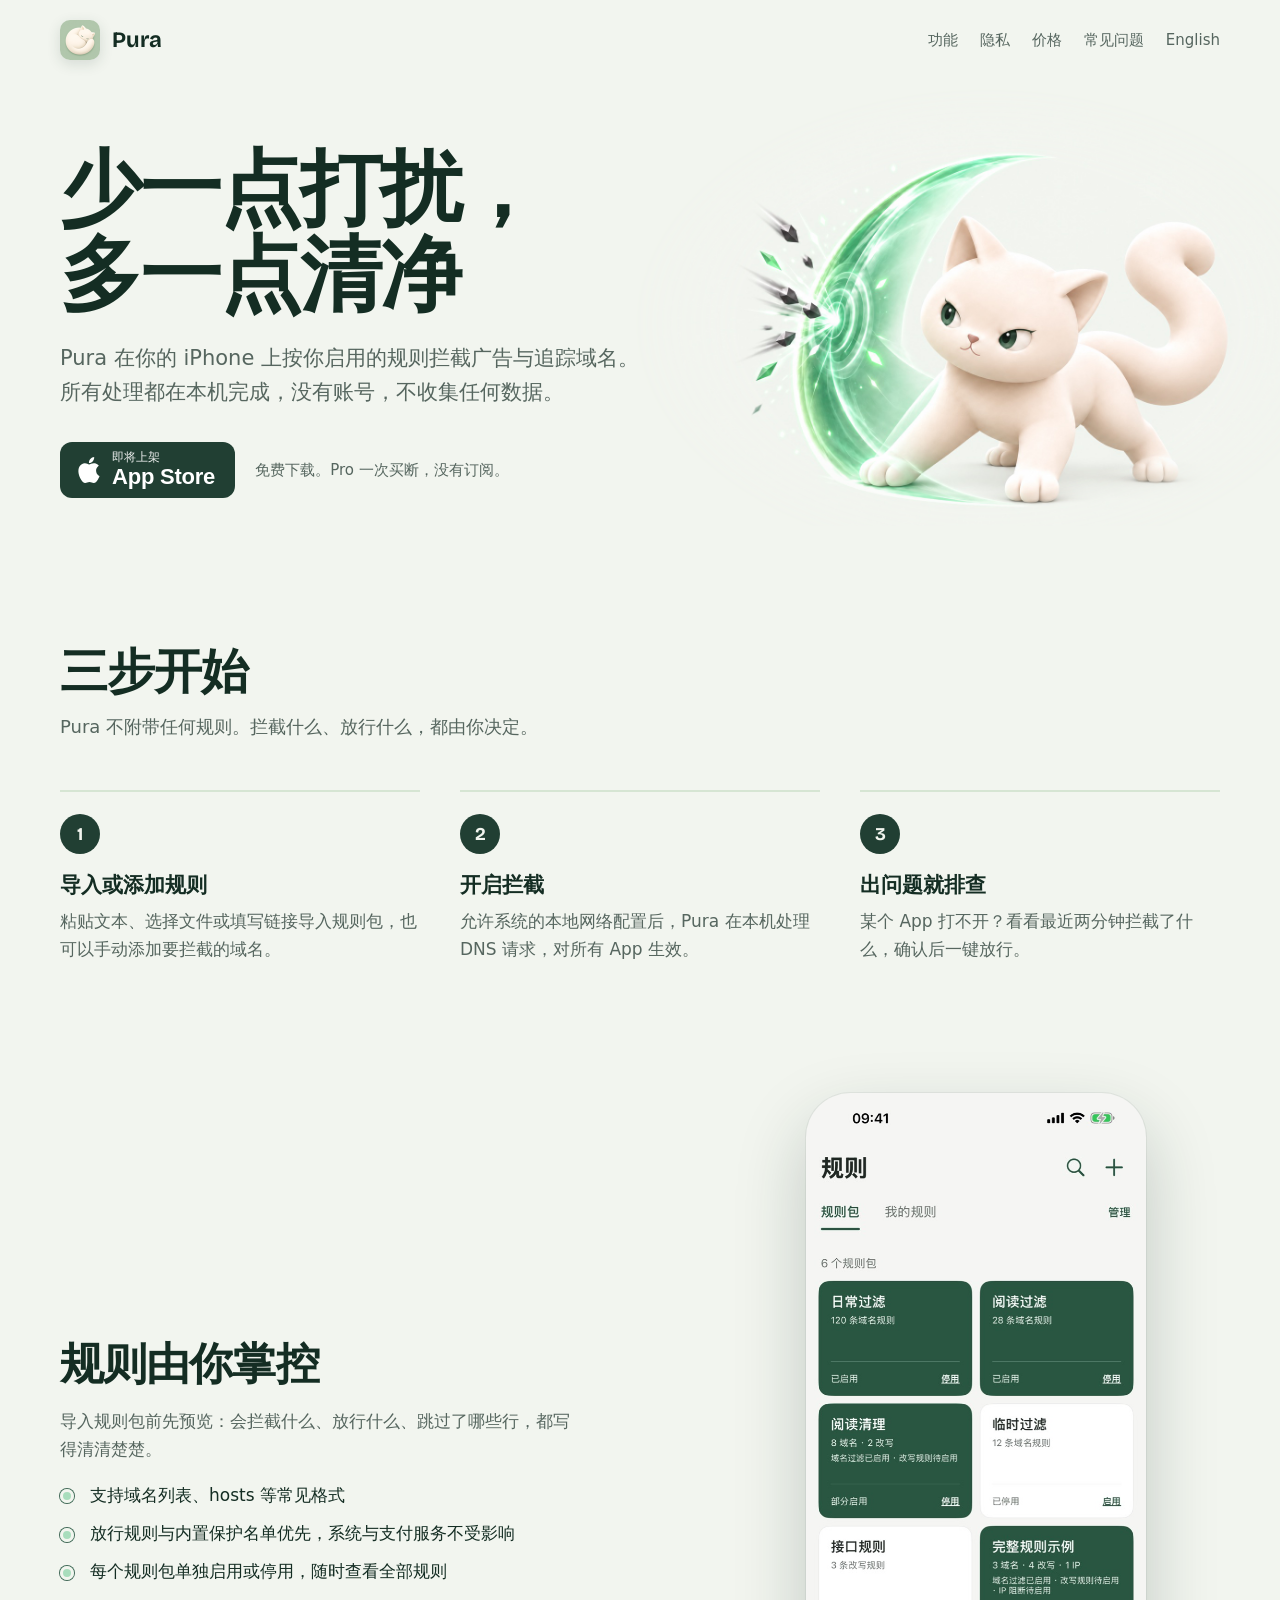
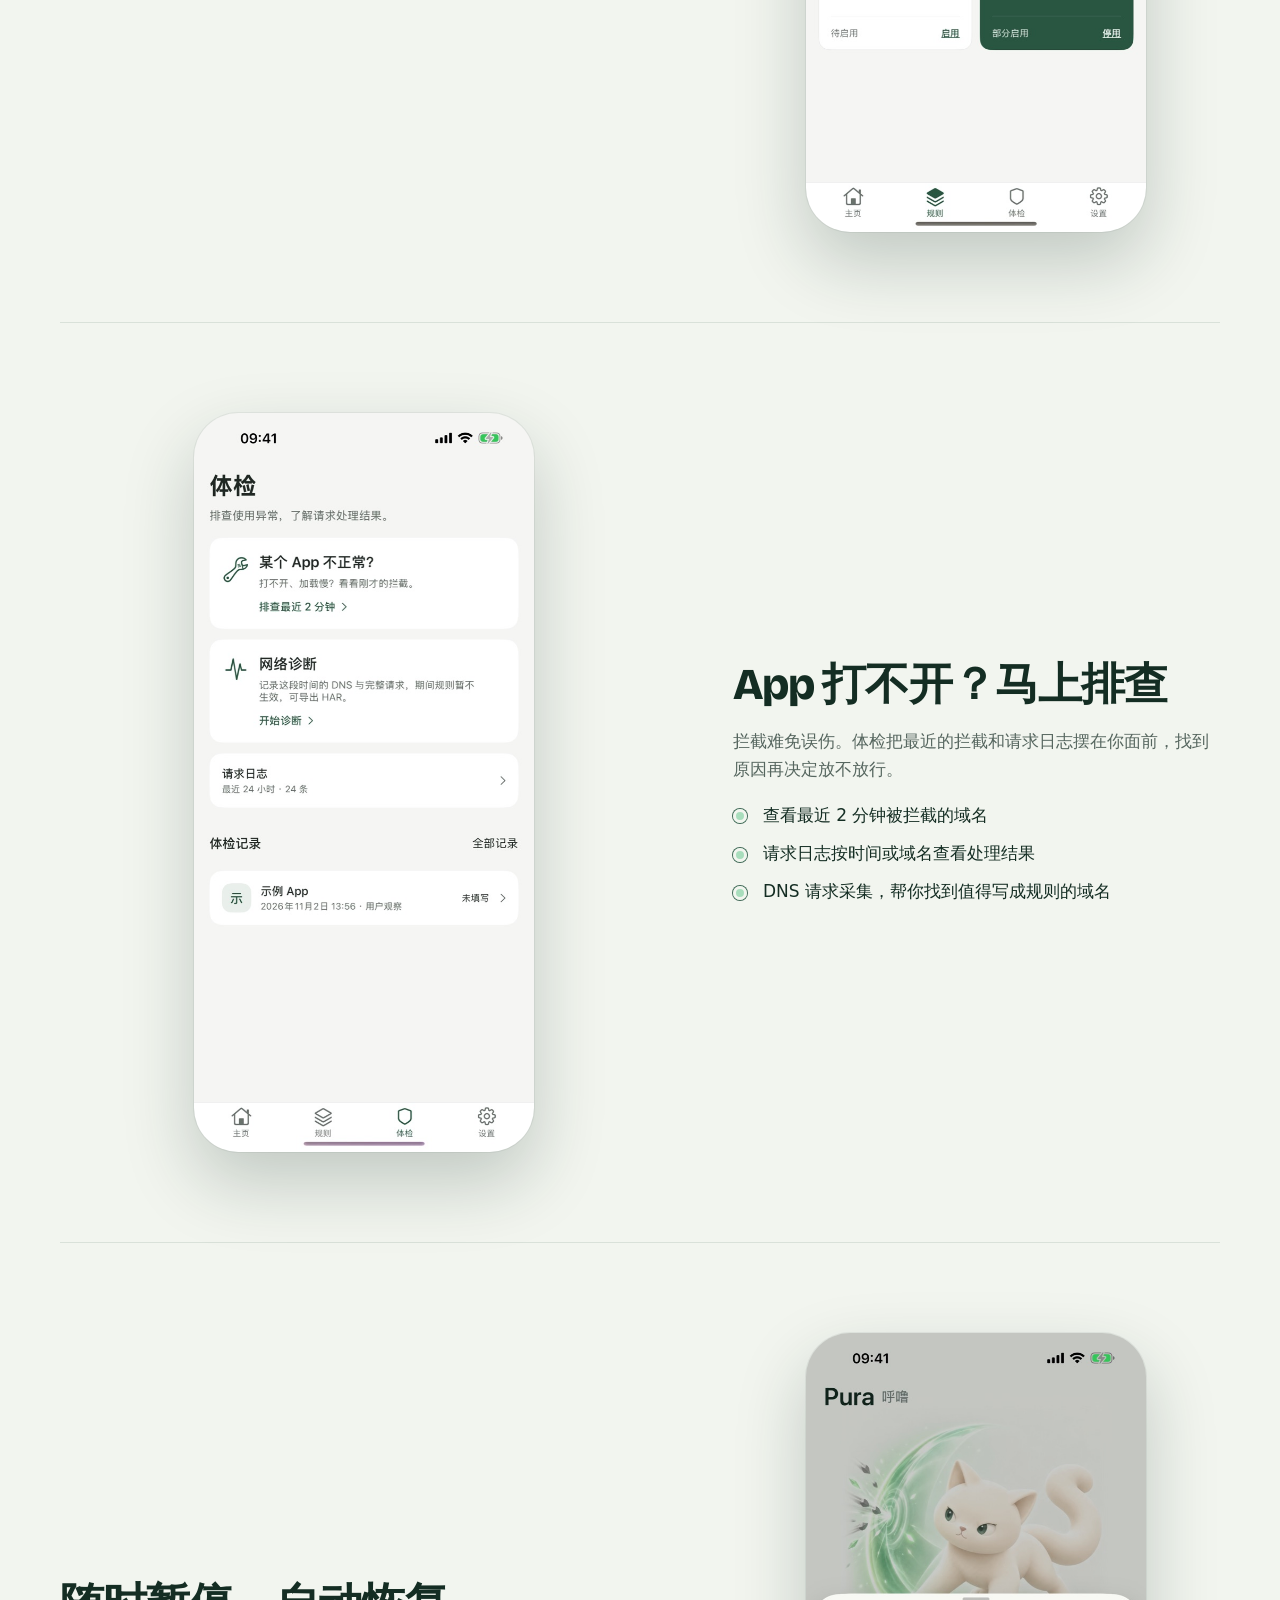
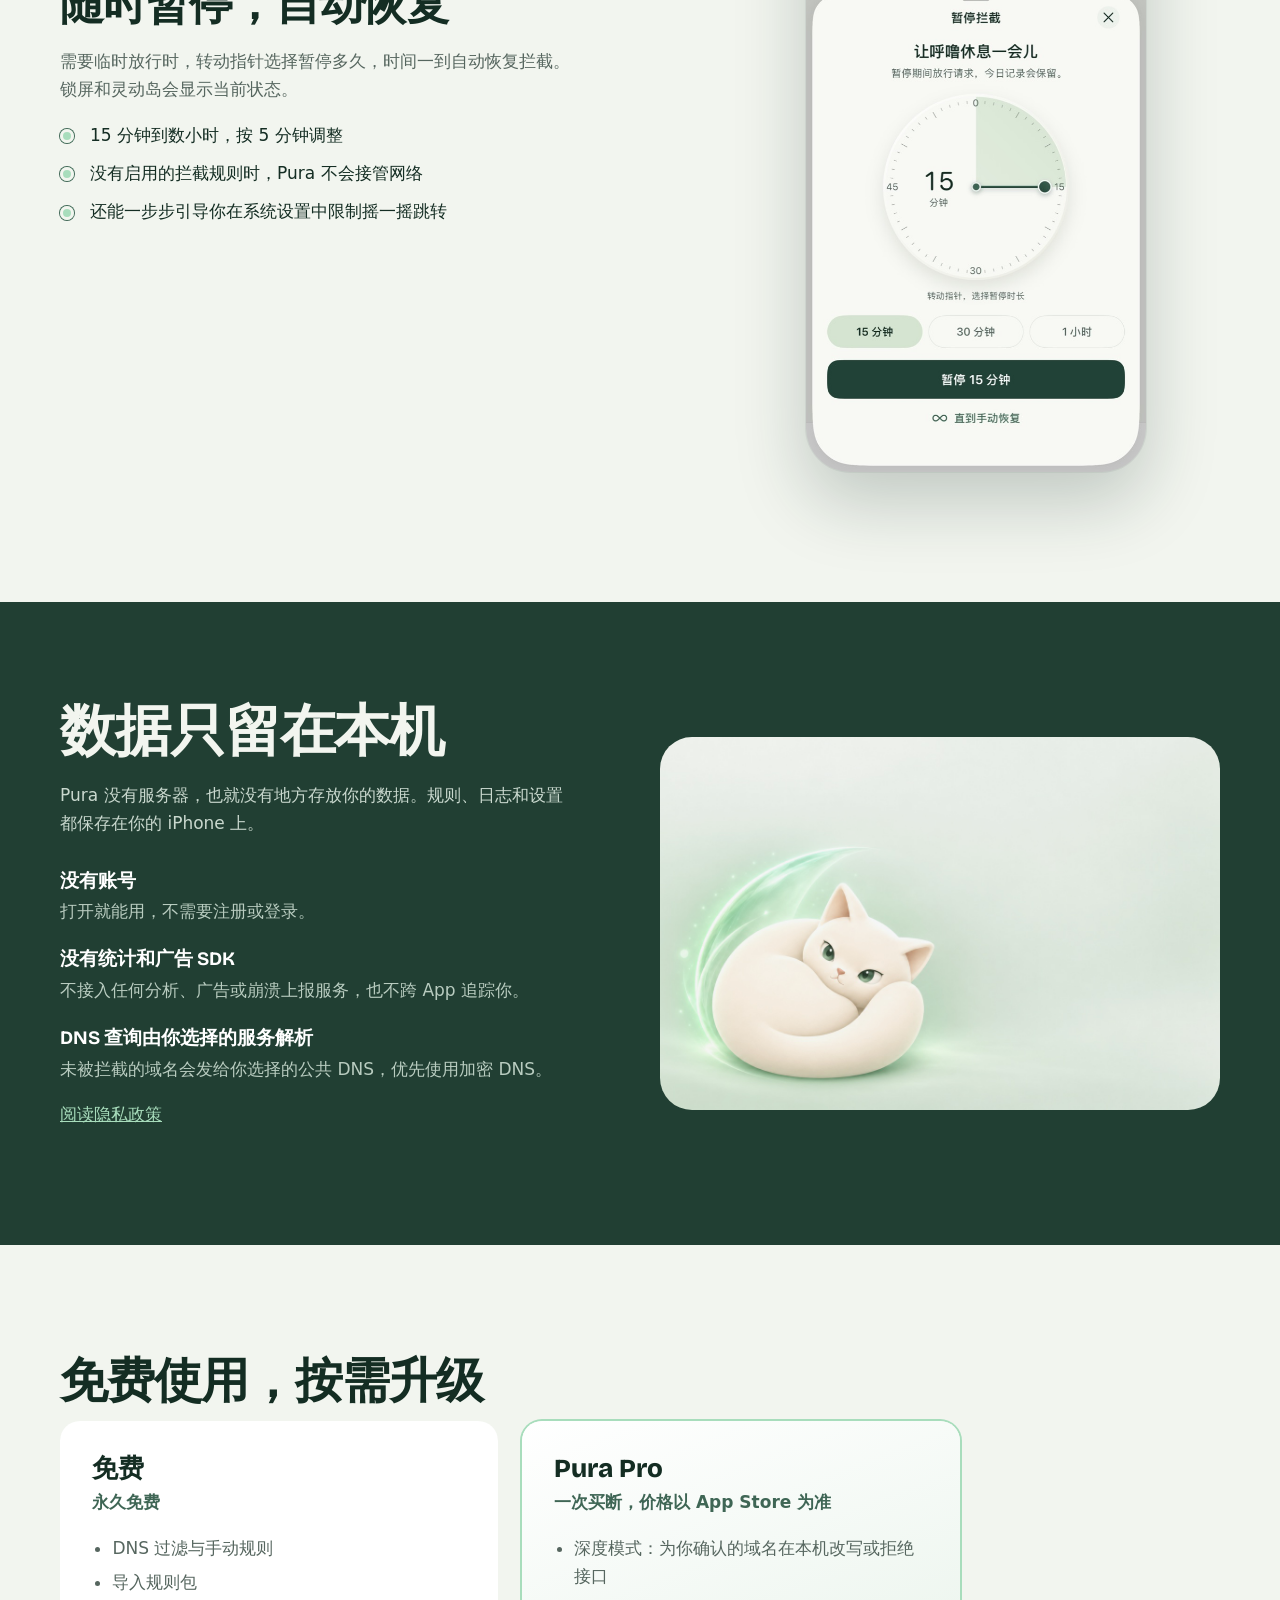
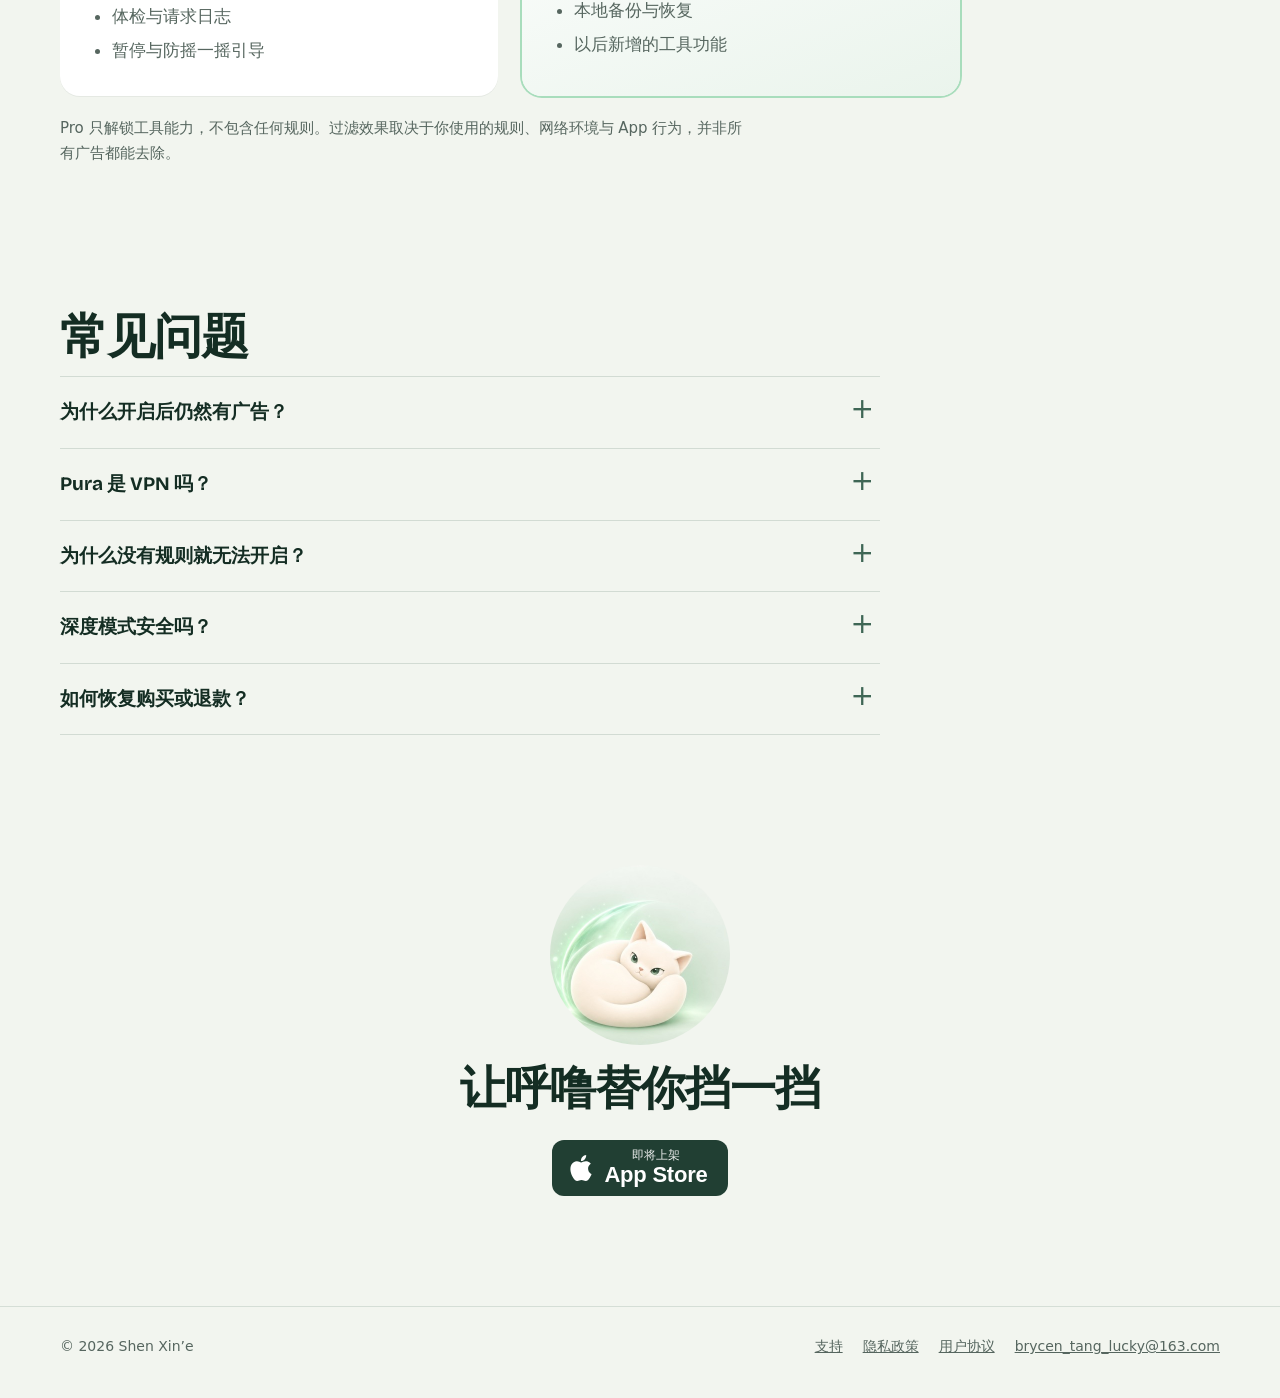
==== index.html @ 46a5be86 "Publish Pura landing page (zh/en)" ====
<!doctype html>
<html lang="zh-Hans">
<head>
<meta charset="utf-8">
<meta name="viewport" content="width=device-width, initial-scale=1, viewport-fit=cover">
<title>Pura：iPhone 本机广告拦截与隐私保护</title>
<meta name="description" content="Pura 在你的 iPhone 上本地拦截广告与追踪域名，规则由你掌控。无账号、无统计，数据只留在本机。支持导入规则包、手动添加域名、请求日志与网络排查。">
<link rel="canonical" href="https://xineshen.github.io/pura/">
<link rel="alternate" hreflang="zh-Hans" href="https://xineshen.github.io/pura/">
<link rel="alternate" hreflang="en" href="https://xineshen.github.io/pura/en/">
<link rel="alternate" hreflang="x-default" href="https://xineshen.github.io/pura/en/">
<meta name="theme-color" content="#F3F6F0">

<meta property="og:type" content="website">
<meta property="og:site_name" content="Pura">
<meta property="og:title" content="Pura：iPhone 本机广告拦截与隐私保护">
<meta property="og:description" content="Pura 在你的 iPhone 上本地拦截广告与追踪域名，规则由你掌控。无账号、无统计，数据只留在本机。支持导入规则包、手动添加域名、请求日志与网络排查。">
<meta property="og:url" content="https://xineshen.github.io/pura/">
<meta property="og:locale" content="zh_CN">
<meta property="og:image" content="https://xineshen.github.io/pura/assets/og-zh-Hans.jpg">
<meta property="og:image:width" content="1200"><meta property="og:image:height" content="630">
<meta name="twitter:card" content="summary_large_image">
<link rel="icon" type="image/png" sizes="32x32" href="assets/favicon-32.png">
<link rel="apple-touch-icon" href="assets/apple-touch-icon.png">
<link rel="preconnect" href="https://fonts.googleapis.com"><link rel="preconnect" href="https://fonts.gstatic.com" crossorigin>
<link href="https://fonts.googleapis.com/css2?family=Bricolage+Grotesque:opsz,wght@12..96,600;12..96,700;12..96,800&display=swap" rel="stylesheet">
<link rel="preload" as="image" href="assets/hero-art.jpg">
<link rel="stylesheet" href="styles.css">
<script type="application/ld+json">{"@context": "https://schema.org", "@type": "SoftwareApplication", "name": "Pura", "operatingSystem": "iOS", "applicationCategory": "UtilitiesApplication", "description": "Pura 在你的 iPhone 上本地拦截广告与追踪域名，规则由你掌控。无账号、无统计，数据只留在本机。支持导入规则包、手动添加域名、请求日志与网络排查。", "url": "https://xineshen.github.io/pura/", "inLanguage": "zh-Hans", "image": "https://xineshen.github.io/pura/assets/og-zh-Hans.jpg", "offers": {"@type": "Offer", "price": "0", "priceCurrency": "USD"}, "author": {"@type": "Person", "name": "Shen Xin'e"}}</script>
<script type="application/ld+json">{"@context": "https://schema.org", "@type": "FAQPage", "inLanguage": "zh-Hans", "mainEntity": [{"@type": "Question", "name": "为什么开启后仍然有广告？", "acceptedAnswer": {"@type": "Answer", "text": "Pura 只拦截与你启用的规则匹配的域名。广告与正常内容同域、App 自建解析或规则没覆盖的域名，DNS 无法区分。用体检查看实际请求，再调整规则。"}}, {"@type": "Question", "name": "Pura 是 VPN 吗？", "acceptedAnswer": {"@type": "Answer", "text": "Pura 使用 iOS 的本地网络扩展在本机处理 DNS 请求，不会把流量转发到任何服务器，也不提供代理或跨网络访问。"}}, {"@type": "Question", "name": "为什么没有规则就无法开启？", "acceptedAnswer": {"@type": "Answer", "text": "Pura 只在有拦截规则时才接管网络。先在规则页导入规则包或添加域名，再开启。"}}, {"@type": "Question", "name": "深度模式安全吗？", "acceptedAnswer": {"@type": "Answer", "text": "深度模式默认关闭。证书在你的 iPhone 上生成，私钥不会离开设备；只有你逐个确认的域名才会被处理，随时可以停用并移除证书。"}}, {"@type": "Question", "name": "如何恢复购买或退款？", "acceptedAnswer": {"@type": "Answer", "text": "在「设置 → Pura Pro」中恢复购买。退款由 Apple 处理，可在 App 内或 Apple 的购买记录中申请。"}}]}</script>
</head>
<body>
<a class="skip" href="#main">跳到正文</a>
<header class="wrap top">
  <a class="brand" href="./"><img src="assets/icon-80.png" width="40" height="40" alt="">Pura</a>
  <nav aria-label="主导航">
    <a href="#features">功能</a><a href="#privacy">隐私</a><a href="#pricing">价格</a><a href="#faq">常见问题</a>
    <a class="lang" href="en/" hreflang="en" lang="en">English</a>
  </nav>
</header>
<main id="main">
<section class="hero">
  <div class="wrap hero-grid">
    <div>
      <h1><span class="line">少一点打扰，</span><span class="line">多一点清净</span></h1>
      <p class="lede">Pura 在你的 iPhone 上按你启用的规则拦截广告与追踪域名。所有处理都在本机完成，没有账号，不收集任何数据。</p>
      <div class="cta"><span class="store" role="link" aria-disabled="true"><svg viewBox="0 0 24 24" aria-hidden="true" fill="currentColor"><path d="M12.152 6.896c-.948 0-2.415-1.078-3.96-1.04-2.04.027-3.91 1.183-4.961 3.014-2.117 3.675-.546 9.103 1.519 12.09 1.013 1.454 2.208 3.09 3.792 3.039 1.52-.065 2.09-.987 3.935-.987 1.831 0 2.35.987 3.96.948 1.637-.026 2.676-1.48 3.676-2.948 1.156-1.688 1.636-3.325 1.662-3.415-.039-.013-3.182-1.221-3.22-4.857-.026-3.04 2.48-4.494 2.597-4.559-1.429-2.09-3.623-2.324-4.39-2.376-2-.156-3.675 1.09-4.61 1.09zM15.53 3.83c.843-1.012 1.4-2.427 1.245-3.83-1.207.052-2.662.805-3.532 1.818-.78.896-1.454 2.338-1.273 3.714 1.338.104 2.715-.688 3.559-1.701"/></svg><span><small>即将上架</small><b>App Store</b></span></span><small>免费下载。Pro 一次买断，没有订阅。</small></div>
    </div>
    <div class="hero-art">
      <img class="art" src="assets/hero-art.jpg" width="1536" height="1024" alt="Pura 的吉祥物呼噜，一只奶白色小猫，用绿色护盾挡住飞来的广告碎片" fetchpriority="high">
    </div>
  </div>
</section>
<section class="wrap steps" aria-labelledby="steps-title">
  <h2 class="section-title" id="steps-title">三步开始</h2>
  <p class="section-lede">Pura 不附带任何规则。拦截什么、放行什么，都由你决定。</p>
  <ol><li><h3>导入或添加规则</h3><p>粘贴文本、选择文件或填写链接导入规则包，也可以手动添加要拦截的域名。</p></li><li><h3>开启拦截</h3><p>允许系统的本地网络配置后，Pura 在本机处理 DNS 请求，对所有 App 生效。</p></li><li><h3>出问题就排查</h3><p>某个 App 打不开？看看最近两分钟拦截了什么，确认后一键放行。</p></li></ol>
</section>
<div class="wrap" id="features"><section class="feature" aria-labelledby="f-rules"><div class="copy"><h2 id="f-rules">规则由你掌控</h2><p>导入规则包前先预览：会拦截什么、放行什么、跳过了哪些行，都写得清清楚楚。</p><ul><li>支持域名列表、hosts 等常见格式</li><li>放行规则与内置保护名单优先，系统与支付服务不受影响</li><li>每个规则包单独启用或停用，随时查看全部规则</li></ul></div><img class="phone shot" src="assets/rules-zh-Hans.jpg" width="640" height="1391" alt="Pura 规则页：规则包列表" loading="lazy" decoding="async"></section><section class="feature flip" aria-labelledby="f-checkup"><div class="copy"><h2 id="f-checkup">App 打不开？马上排查</h2><p>拦截难免误伤。体检把最近的拦截和请求日志摆在你面前，找到原因再决定放不放行。</p><ul><li>查看最近 2 分钟被拦截的域名</li><li>请求日志按时间或域名查看处理结果</li><li>DNS 请求采集，帮你找到值得写成规则的域名</li></ul></div><img class="phone shot" src="assets/checkup-zh-Hans.jpg" width="640" height="1391" alt="Pura 体检页：排查 App 异常与请求日志" loading="lazy" decoding="async"></section><section class="feature" aria-labelledby="f-pause"><div class="copy"><h2 id="f-pause">随时暂停，自动恢复</h2><p>需要临时放行时，转动指针选择暂停多久，时间一到自动恢复拦截。锁屏和灵动岛会显示当前状态。</p><ul><li>15 分钟到数小时，按 5 分钟调整</li><li>没有启用的拦截规则时，Pura 不会接管网络</li><li>还能一步步引导你在系统设置中限制摇一摇跳转</li></ul></div><img class="phone shot" src="assets/pause-zh-Hans.jpg" width="640" height="1391" alt="Pura 暂停拦截：转动指针选择暂停时长" loading="lazy" decoding="async"></section></div>
<section class="privacy" id="privacy" aria-labelledby="privacy-title">
  <div class="wrap">
    <div>
      <h2 id="privacy-title">数据只留在本机</h2>
      <p>Pura 没有服务器，也就没有地方存放你的数据。规则、日志和设置都保存在你的 iPhone 上。</p>
      <dl><div><dt>没有账号</dt><dd>打开就能用，不需要注册或登录。</dd></div><div><dt>没有统计和广告 SDK</dt><dd>不接入任何分析、广告或崩溃上报服务，也不跨 App 追踪你。</dd></div><div><dt>DNS 查询由你选择的服务解析</dt><dd>未被拦截的域名会发给你选择的公共 DNS，优先使用加密 DNS。</dd></div></dl>
      <p><a href="https://xineshen.github.io/pura-legal/privacy.html">阅读隐私政策</a></p>
    </div>
    <img class="cat" src="assets/cat.jpg" width="1200" height="800" alt="蜷缩着安睡的呼噜" loading="lazy" decoding="async">
  </div>
</section>
<section class="wrap pricing" id="pricing" aria-labelledby="pricing-title">
  <h2 class="section-title" id="pricing-title">免费使用，按需升级</h2>
  <div class="plans"><div class="plan"><h3>免费</h3><p class="price">永久免费</p><ul><li>DNS 过滤与手动规则</li><li>导入规则包</li><li>体检与请求日志</li><li>暂停与防摇一摇引导</li></ul></div><div class="plan pro"><h3>Pura Pro</h3><p class="price">一次买断，价格以 App Store 为准</p><ul><li>深度模式：为你确认的域名在本机改写或拒绝接口</li><li>本地备份与恢复</li><li>以后新增的工具功能</li></ul></div></div>
  <p class="note">Pro 只解锁工具能力，不包含任何规则。过滤效果取决于你使用的规则、网络环境与 App 行为，并非所有广告都能去除。</p>
</section>
<section class="wrap faq" id="faq" aria-labelledby="faq-title">
  <h2 class="section-title" id="faq-title">常见问题</h2>
  <details><summary>为什么开启后仍然有广告？</summary><p>Pura 只拦截与你启用的规则匹配的域名。广告与正常内容同域、App 自建解析或规则没覆盖的域名，DNS 无法区分。用体检查看实际请求，再调整规则。</p></details><details><summary>Pura 是 VPN 吗？</summary><p>Pura 使用 iOS 的本地网络扩展在本机处理 DNS 请求，不会把流量转发到任何服务器，也不提供代理或跨网络访问。</p></details><details><summary>为什么没有规则就无法开启？</summary><p>Pura 只在有拦截规则时才接管网络。先在规则页导入规则包或添加域名，再开启。</p></details><details><summary>深度模式安全吗？</summary><p>深度模式默认关闭。证书在你的 iPhone 上生成，私钥不会离开设备；只有你逐个确认的域名才会被处理，随时可以停用并移除证书。</p></details><details><summary>如何恢复购买或退款？</summary><p>在「设置 → Pura Pro」中恢复购买。退款由 Apple 处理，可在 App 内或 Apple 的购买记录中申请。</p></details>
</section>
<section class="wrap closing" aria-labelledby="closing-title">
  <img src="assets/cat-round.jpg" width="360" height="360" alt="" loading="lazy">
  <h2 id="closing-title">让呼噜替你挡一挡</h2>
  <div class="cta"><span class="store" role="link" aria-disabled="true"><svg viewBox="0 0 24 24" aria-hidden="true" fill="currentColor"><path d="M12.152 6.896c-.948 0-2.415-1.078-3.96-1.04-2.04.027-3.91 1.183-4.961 3.014-2.117 3.675-.546 9.103 1.519 12.09 1.013 1.454 2.208 3.09 3.792 3.039 1.52-.065 2.09-.987 3.935-.987 1.831 0 2.35.987 3.96.948 1.637-.026 2.676-1.48 3.676-2.948 1.156-1.688 1.636-3.325 1.662-3.415-.039-.013-3.182-1.221-3.22-4.857-.026-3.04 2.48-4.494 2.597-4.559-1.429-2.09-3.623-2.324-4.39-2.376-2-.156-3.675 1.09-4.61 1.09zM15.53 3.83c.843-1.012 1.4-2.427 1.245-3.83-1.207.052-2.662.805-3.532 1.818-.78.896-1.454 2.338-1.273 3.714 1.338.104 2.715-.688 3.559-1.701"/></svg><span><small>即将上架</small><b>App Store</b></span></span></div>
</section>
</main>
<footer>
  <div class="wrap">
    <span>© 2026 Shen Xin’e</span>
    <nav aria-label="页脚">
      <a href="https://xineshen.github.io/pura-legal/support.html">支持</a><a href="https://xineshen.github.io/pura-legal/privacy.html">隐私政策</a><a href="https://xineshen.github.io/pura-legal/terms.html">用户协议</a>
      <a href="mailto:brycen_tang_lucky@163.com">brycen_tang_lucky@163.com</a>
    </nav>
  </div>
</footer>
</body>
</html>
---- styles.css ----
/* Pura landing page. Palette and mascot come from the app itself. */
:root {
  --porcelain: #F2F5EF; /* matches the hero illustration background exactly */
  --sage: #D6E5D3;
  --mint: #A8DDBC;
  --moss: #3F6655;
  --forest: #213F33;
  --ink: #142D23;
  --muted: #56665F;
  --surface: #FFFFFF;
  --radius-lg: 32px;
  --radius-md: 20px;
  --display: "Bricolage Grotesque", "PingFang SC", "Hiragino Sans GB", "Noto Sans SC", system-ui, sans-serif;
  --body: -apple-system, BlinkMacSystemFont, "PingFang SC", "Hiragino Sans GB", "Noto Sans SC", "Segoe UI", system-ui, sans-serif;
}
* { box-sizing: border-box; }
html { -webkit-text-size-adjust: 100%; scroll-behavior: smooth; }
@media (prefers-reduced-motion: reduce) { html { scroll-behavior: auto; } *, *::before, *::after { animation: none !important; transition: none !important; } }
body { margin: 0; background: var(--porcelain); color: var(--ink); font: 17px/1.65 var(--body); }
img { max-width: 100%; height: auto; display: block; }
a { color: var(--moss); }
a:focus-visible, summary:focus-visible, .store:focus-visible { outline: 3px solid var(--moss); outline-offset: 4px; border-radius: 12px; }
.wrap { width: min(1160px, 100% - 32px); margin-inline: auto; }
.skip { position: absolute; left: -999px; } .skip:focus { left: 16px; top: 16px; background: var(--surface); padding: 8px 14px; border-radius: 10px; z-index: 10; }

/* Top bar */
.top { display: flex; align-items: center; justify-content: space-between; padding: 20px 0; }
.brand { display: flex; align-items: center; gap: 12px; color: var(--ink); text-decoration: none; font: 700 22px/1 var(--display); }
.brand img { width: 40px; height: 40px; border-radius: 10px; box-shadow: 0 4px 14px rgba(33, 63, 51, .14); }
.top nav { display: flex; gap: 22px; font-size: 15px; }
.top nav a { color: var(--muted); text-decoration: none; }
.top nav a:hover { color: var(--ink); }

/* Hero: the shield arc is the page's one bold gesture */
.hero { position: relative; overflow: hidden; padding: 40px 0 0; }
.hero-grid { position: relative; display: grid; grid-template-columns: minmax(0, 1.05fr) minmax(0, 1fr); align-items: center; gap: 24px; }
.hero h1 { font: 800 clamp(44px, 6.4vw, 84px)/1.04 var(--display); letter-spacing: -.025em; margin: 0 0 22px; max-width: 12em; }
.hero h1 .line { display: block; }
.lede { font-size: clamp(18px, 2vw, 21px); color: var(--muted); max-width: 30em; margin: 0 0 32px; }
.cta { display: flex; flex-wrap: wrap; align-items: center; gap: 14px 20px; }
.cta small { color: var(--muted); font-size: 15px; }
.hero-art { position: relative; }
.hero-art .art { width: 128%; max-width: none; margin: -6% -22% -6% -6%;
  -webkit-mask-image: radial-gradient(ellipse 50% 50% at 50% 50%, #000 70%, transparent 100%); mask-image: radial-gradient(ellipse 50% 50% at 50% 50%, #000 70%, transparent 100%); }

/* App Store button, styled after Apple's badge */
.store { display: inline-flex; align-items: center; gap: 10px; background: #000; color: #fff; text-decoration: none; border-radius: 12px; padding: 9px 20px 10px 16px; min-height: 56px; }
.store svg { width: 26px; height: 32px; flex: none; }
.store span { display: grid; line-height: 1.12; }
.store small { font-size: 12px; letter-spacing: .01em; color: #fff; opacity: .92; }
.store b { font: 600 22px/1.05 -apple-system, BlinkMacSystemFont, "SF Pro Display", "PingFang SC", sans-serif; letter-spacing: -.01em; }
.store:hover { background: #1c1c1c; }
.store[aria-disabled="true"] { background: var(--forest); cursor: default; }

/* Phone frames */
.phone { border-radius: 13% / 6%; overflow: hidden; background: var(--surface); box-shadow: 0 30px 70px rgba(20, 45, 35, .22), 0 0 0 1px rgba(20, 45, 35, .06); }

/* Steps: a real sequence, so it is numbered */
.steps { padding: 120px 0 40px; }
.section-title { font: 800 clamp(32px, 4vw, 48px)/1.12 var(--display); letter-spacing: -.02em; margin: 0 0 12px; }
.section-lede { color: var(--muted); max-width: 34em; margin: 0 0 48px; font-size: 18px; }
.steps ol { list-style: none; margin: 0; padding: 0; display: grid; grid-template-columns: repeat(3, 1fr); gap: 40px; counter-reset: step; }
.steps li { counter-increment: step; border-top: 2px solid var(--sage); padding-top: 22px; }
.steps li::before { content: counter(step); display: grid; place-items: center; width: 40px; height: 40px; border-radius: 50%; background: var(--forest); color: var(--porcelain); font: 700 18px/1 var(--display); margin-bottom: 18px; }
.steps h3 { font: 700 21px/1.3 var(--display); margin: 0 0 8px; }
.steps li p { margin: 0; color: var(--muted); }

/* Feature rows alternate text and a real screen */
.feature { display: grid; grid-template-columns: minmax(0, 1fr) minmax(0, .8fr); align-items: center; gap: 64px; padding: 90px 0; }
.feature + .feature { border-top: 1px solid rgba(63, 102, 85, .14); }
.feature.flip .copy { order: 2; }
.feature .shot { justify-self: center; width: min(340px, 100%); }
.feature h2 { font: 800 clamp(30px, 3.6vw, 44px)/1.15 var(--display); letter-spacing: -.02em; margin: 0 0 16px; }
.feature p { color: var(--muted); margin: 0 0 18px; max-width: 30em; }
.feature ul { margin: 0; padding: 0; list-style: none; display: grid; gap: 10px; max-width: 30em; }
.feature li { padding-left: 30px; position: relative; }
.feature li::before { content: ""; position: absolute; left: 0; top: .5em; width: 14px; height: 14px; border-radius: 50%; background: var(--mint); box-shadow: inset 0 0 0 3px var(--porcelain), 0 0 0 1px var(--moss); }

/* Privacy: the one dark band */
.privacy { background: var(--forest); color: var(--porcelain); margin-top: 40px; overflow: hidden; }
.privacy .wrap { display: grid; grid-template-columns: minmax(0, 1fr) minmax(0, 1fr); align-items: center; gap: 40px; padding: 100px 0; }
.privacy h2 { font: 800 clamp(34px, 4.4vw, 56px)/1.08 var(--display); letter-spacing: -.02em; margin: 0 0 18px; }
.privacy p { color: #C9D8CE; max-width: 30em; }
.privacy dl { margin: 32px 0 0; display: grid; gap: 22px; }
.privacy dt { font: 700 19px/1.3 var(--display); color: #fff; }
.privacy dd { margin: 4px 0 0; color: #B9CCC0; }
.privacy a { color: var(--mint); }
.privacy .cat { border-radius: var(--radius-lg); opacity: .96; }

/* Pricing */
.pricing { padding: 110px 0 40px; }
.plans { display: grid; grid-template-columns: repeat(2, minmax(0, 1fr)); gap: 24px; max-width: 900px; }
.plan { background: var(--surface); border-radius: var(--radius-md); padding: 32px; box-shadow: 0 1px 0 rgba(20, 45, 35, .06); }
.plan.pro { background: linear-gradient(160deg, #FFFFFF 0%, #EAF4EC 100%); box-shadow: 0 0 0 2px var(--mint); }
.plan h3 { font: 800 26px/1.2 var(--display); margin: 0 0 4px; }
.plan .price { color: var(--moss); font-weight: 600; margin: 0 0 18px; }
.plan ul { margin: 0; padding-left: 1.2em; color: var(--muted); display: grid; gap: 6px; }
.note { color: var(--muted); font-size: 15px; margin-top: 20px; max-width: 46em; }

/* FAQ */
.faq { padding: 90px 0; }
.faq details { border-top: 1px solid rgba(63, 102, 85, .18); max-width: 820px; }
.faq details:last-of-type { border-bottom: 1px solid rgba(63, 102, 85, .18); }
.faq summary { cursor: pointer; list-style: none; padding: 22px 40px 22px 0; font: 700 19px/1.4 var(--display); position: relative; }
.faq summary::-webkit-details-marker { display: none; }
.faq summary::after { content: "+"; position: absolute; right: 6px; top: 18px; font: 400 28px/1 var(--body); color: var(--moss); transition: transform .2s ease; }
.faq details[open] summary::after { transform: rotate(45deg); }
.faq details p { margin: 0 0 22px; color: var(--muted); max-width: 44em; }

/* Closing call to action */
.closing { text-align: center; padding: 40px 0 110px; }
.closing img { width: 180px; margin: 0 auto 18px; border-radius: 50%; }
.closing h2 { font: 800 clamp(30px, 4vw, 46px)/1.15 var(--display); letter-spacing: -.02em; margin: 0 0 24px; }
.closing .cta { justify-content: center; }

footer { border-top: 1px solid rgba(63, 102, 85, .16); padding: 28px 0 40px; color: var(--muted); font-size: 14px; }
footer .wrap { display: flex; flex-wrap: wrap; gap: 12px 24px; justify-content: space-between; }
footer nav { display: flex; flex-wrap: wrap; gap: 8px 20px; }
footer a { color: var(--muted); }

/* One orchestrated load moment: the hero settles in */
@keyframes rise { from { opacity: 0; transform: translateY(18px); } to { opacity: 1; transform: none; } }
.hero h1, .hero .lede, .hero .cta { animation: rise .7s cubic-bezier(.2, .7, .2, 1) both; }
.hero .lede { animation-delay: .08s; } .hero .cta { animation-delay: .16s; }
@keyframes settle { from { opacity: 0; transform: translateX(24px) scale(.98); } to { opacity: 1; transform: none; } }
.hero-art .art { animation: settle 1s .1s cubic-bezier(.2, .7, .2, 1) both; }

@media (max-width: 900px) {
  .hero-grid, .feature, .privacy .wrap { grid-template-columns: 1fr; }
  .hero-art { order: -1; margin: -10px 0 -20px; }
  .hero-art .art { width: 118%; margin: 0 -9%; }
  .steps { padding-top: 90px; }
  .steps ol { grid-template-columns: 1fr; gap: 28px; }
  .feature { gap: 36px; padding: 64px 0; }
  .feature.flip .copy { order: 0; }
  .feature .shot { width: min(300px, 80%); }
  .plans { grid-template-columns: 1fr; }
  .top nav a:not(.lang) { display: none; }
}
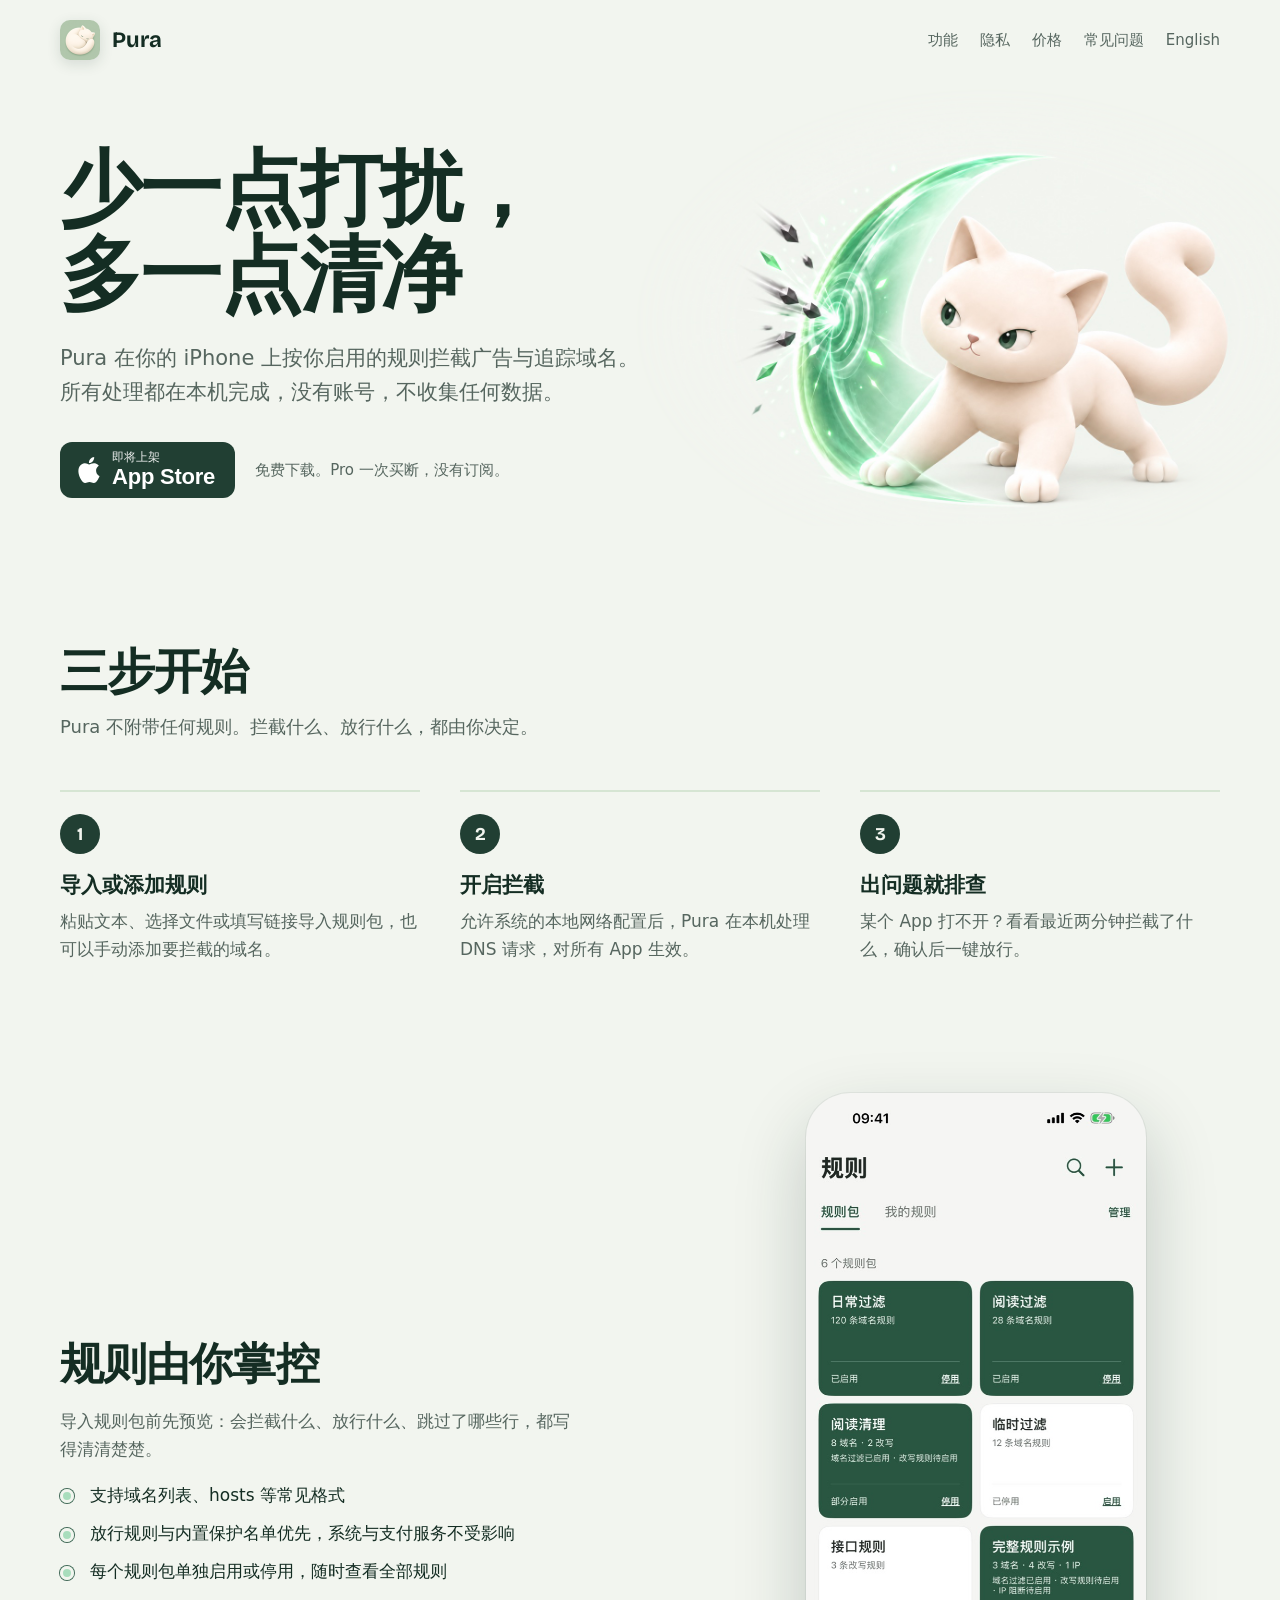
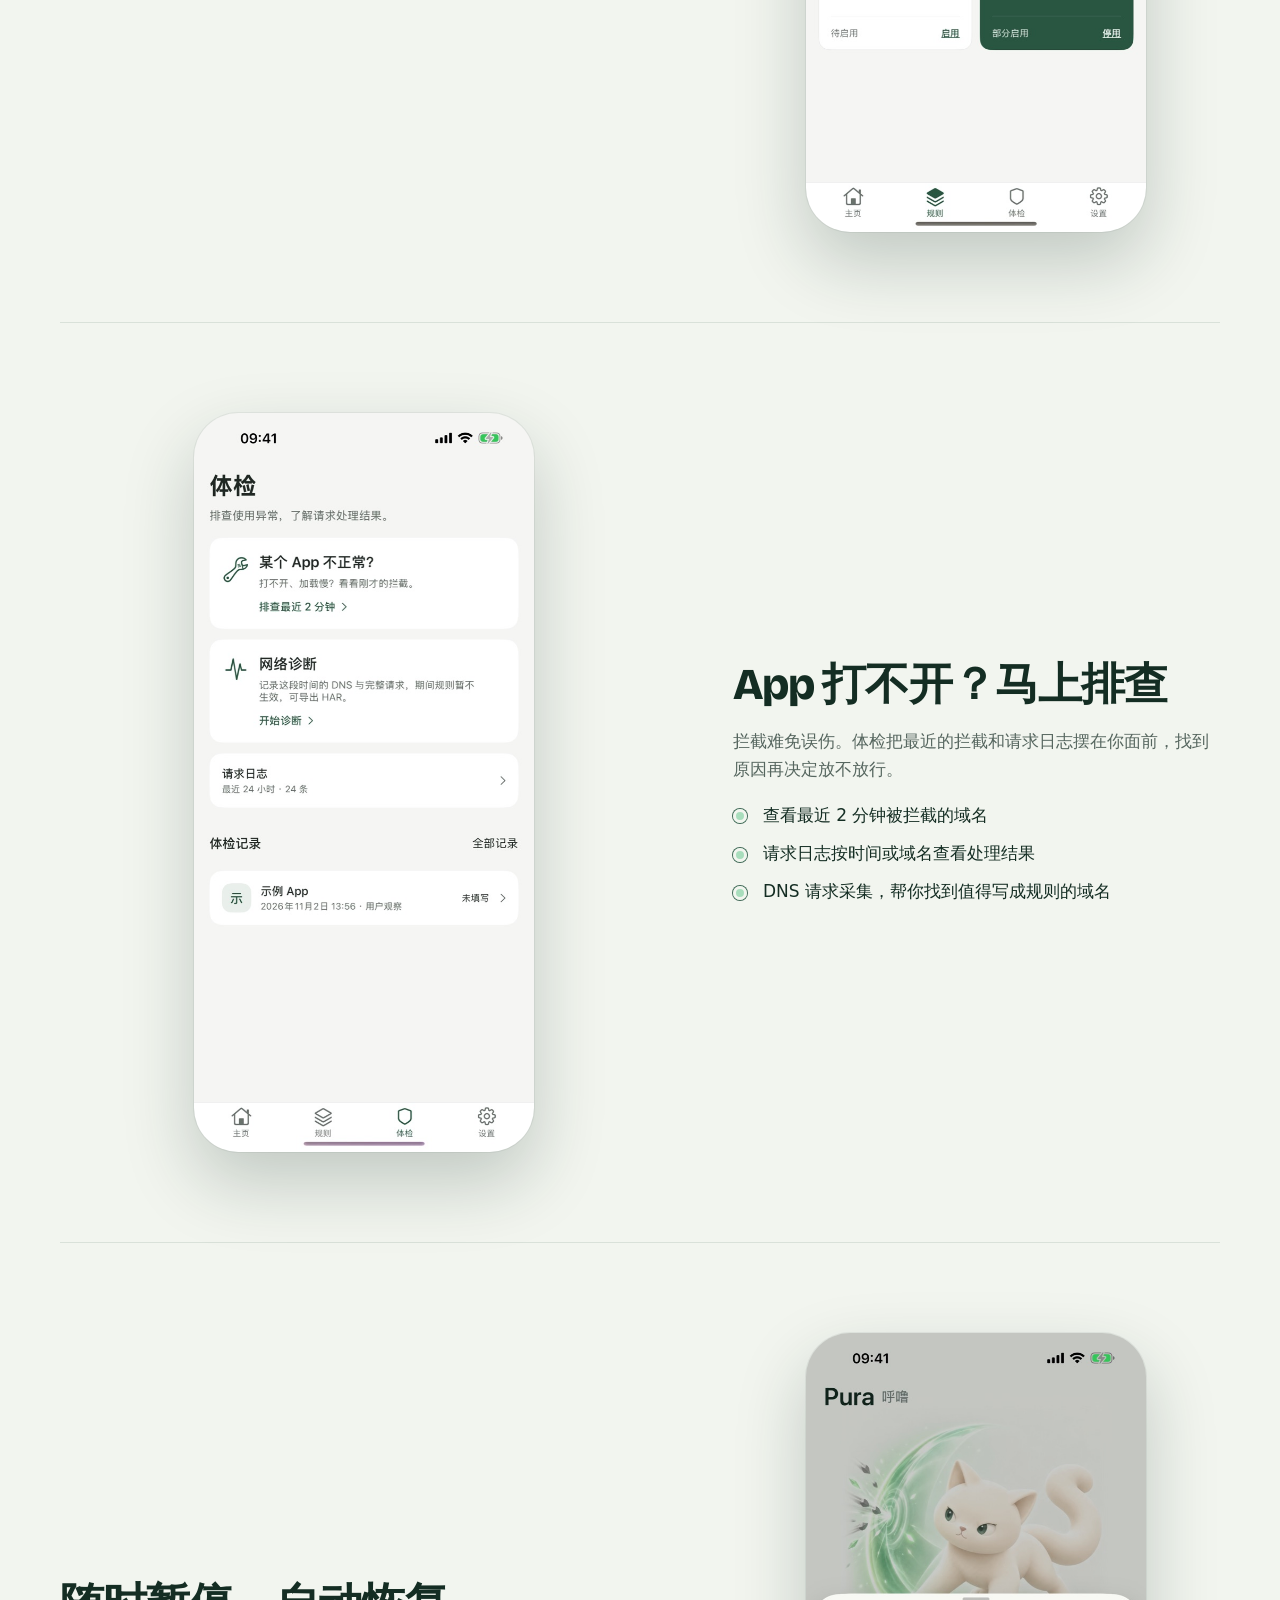
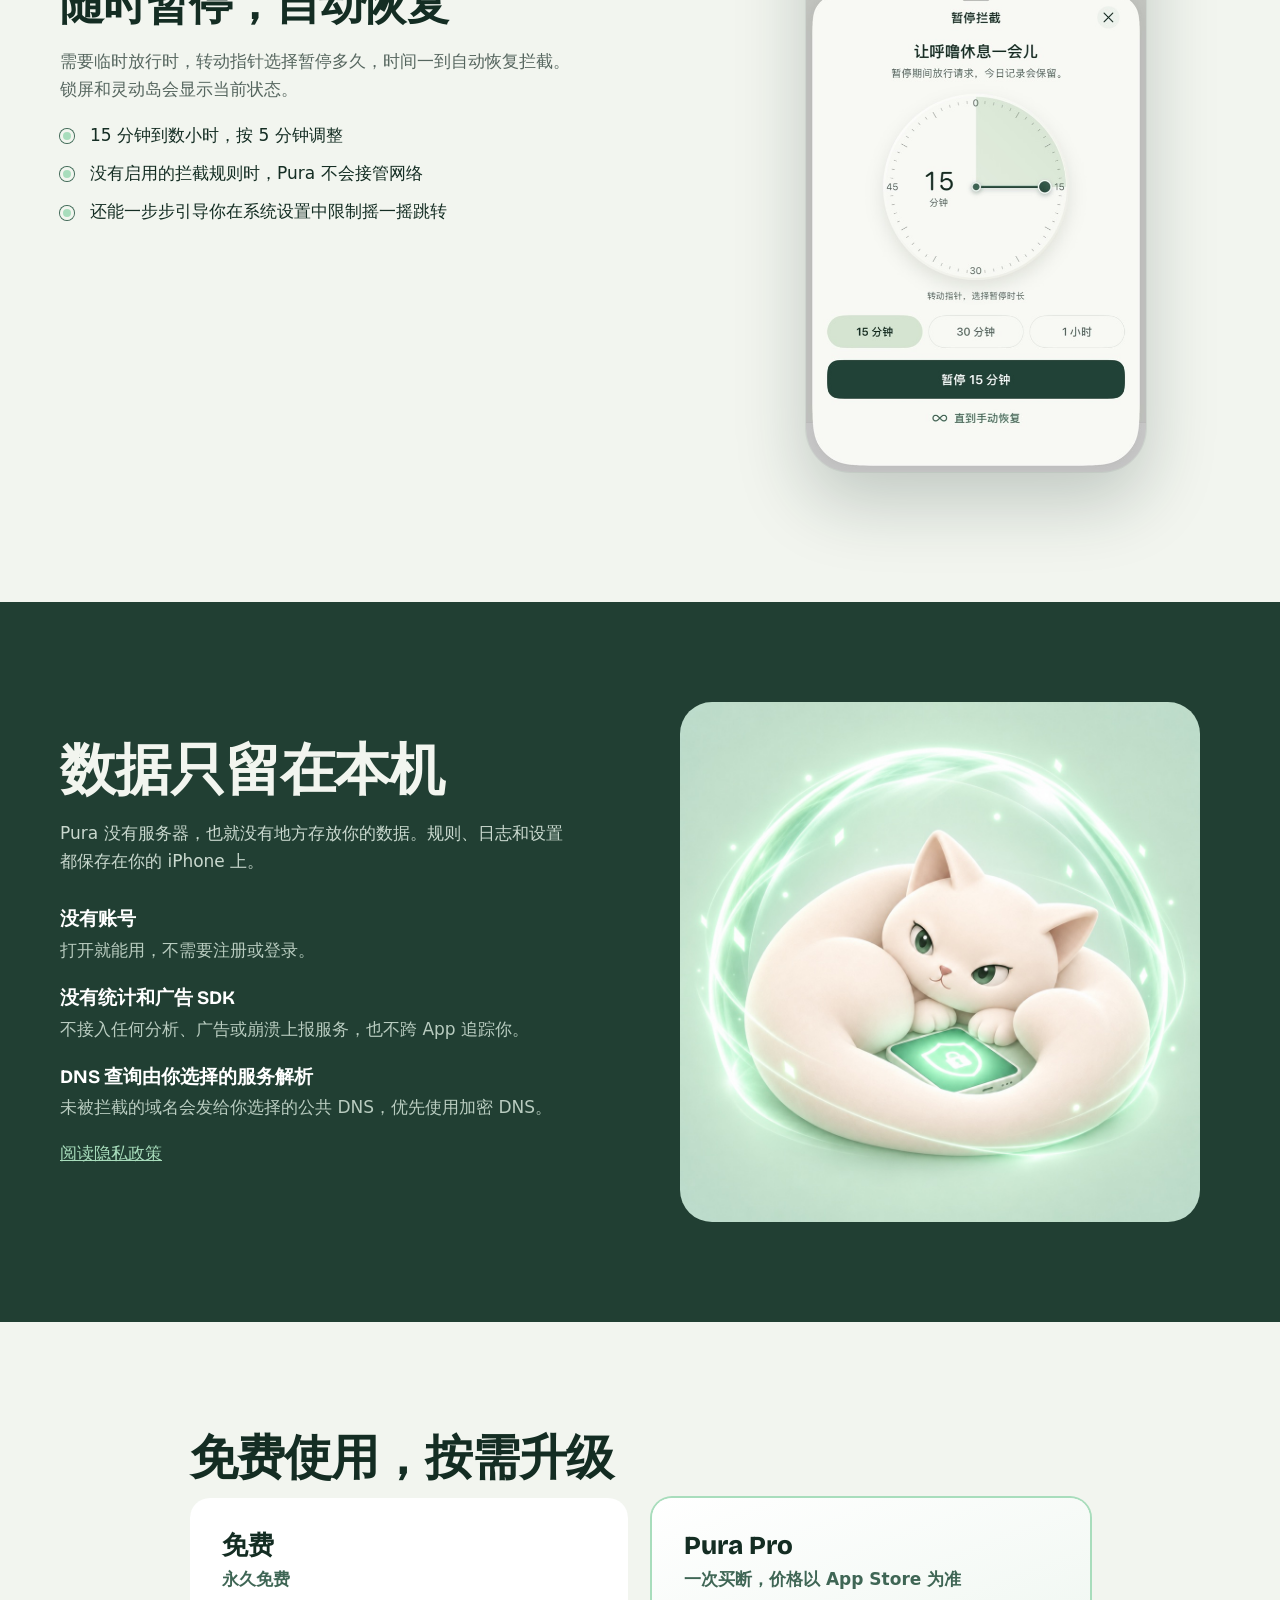
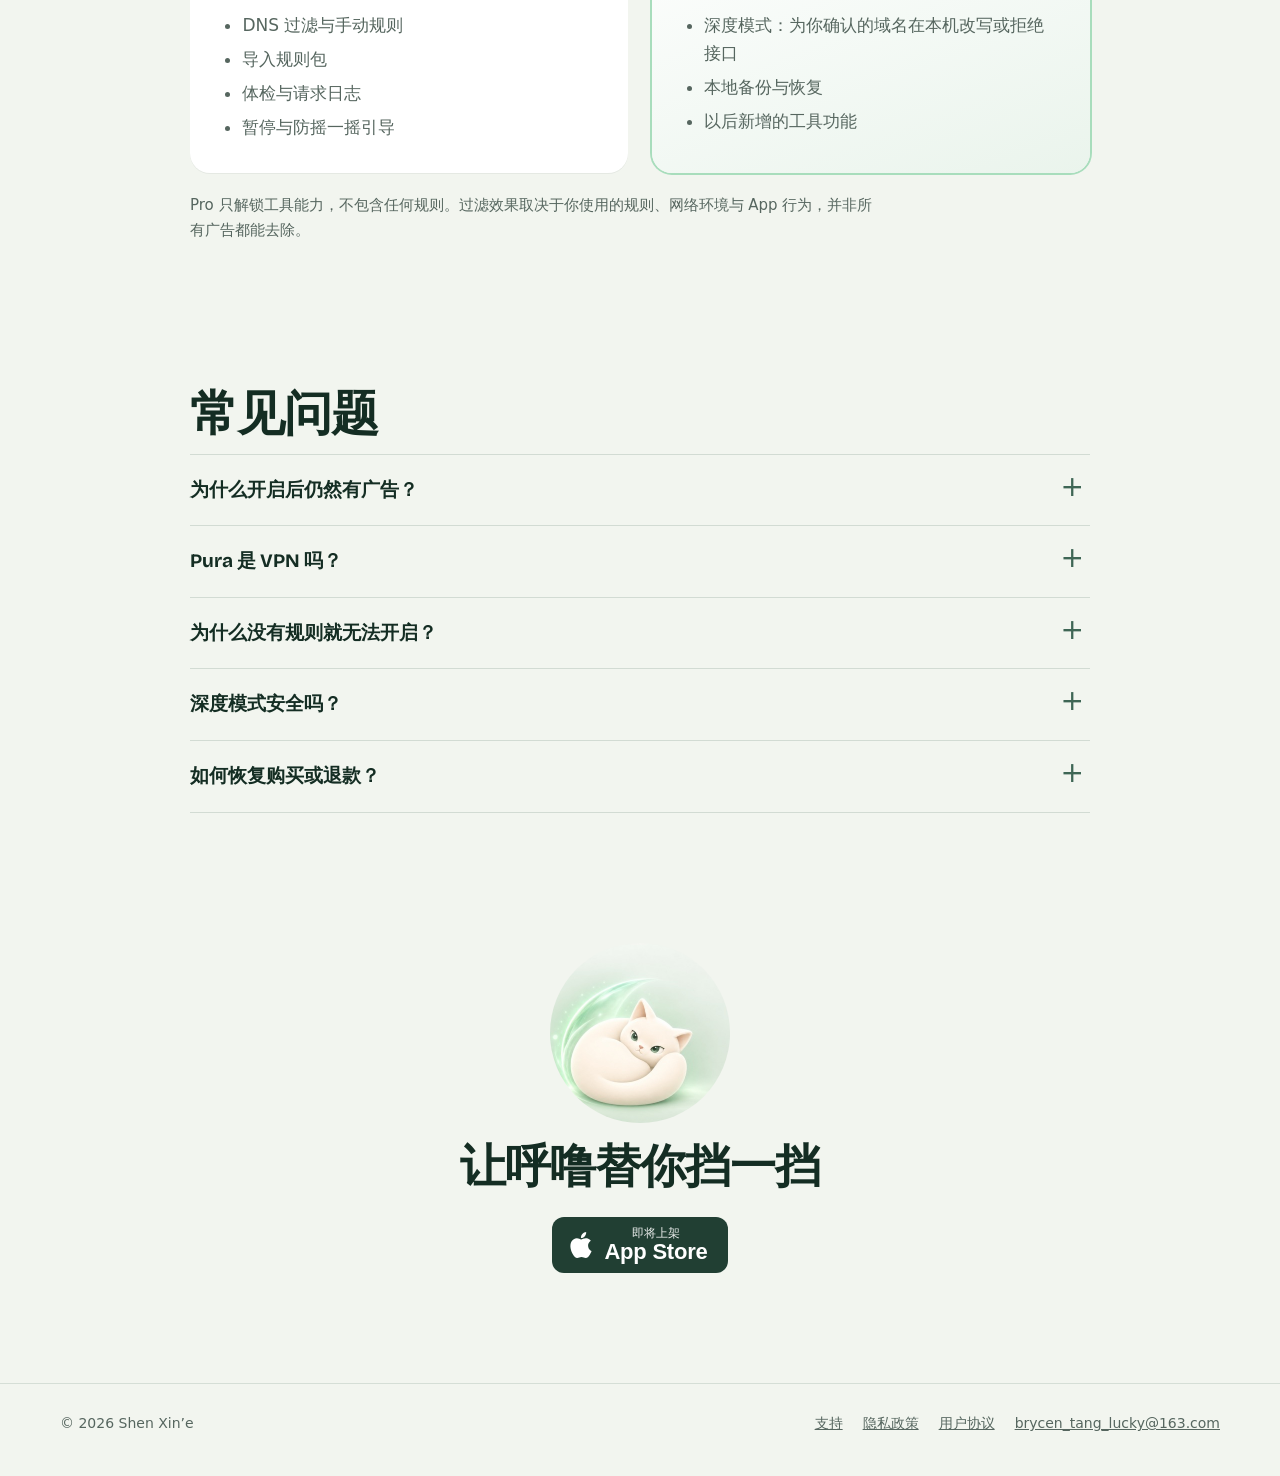
==== commit 86d435e2: "New privacy illustration" ====
--- a/index.html
+++ b/index.html
@@ -65,7 +65,7 @@
       <dl><div><dt>没有账号</dt><dd>打开就能用，不需要注册或登录。</dd></div><div><dt>没有统计和广告 SDK</dt><dd>不接入任何分析、广告或崩溃上报服务，也不跨 App 追踪你。</dd></div><div><dt>DNS 查询由你选择的服务解析</dt><dd>未被拦截的域名会发给你选择的公共 DNS，优先使用加密 DNS。</dd></div></dl>
       <p><a href="https://xineshen.github.io/pura-legal/privacy.html">阅读隐私政策</a></p>
     </div>
-    <img class="cat" src="assets/cat.jpg" width="1200" height="800" alt="蜷缩着安睡的呼噜" loading="lazy" decoding="async">
+    <img class="cat" src="assets/cat.jpg" width="1100" height="1100" alt="呼噜蜷缩着护住一部手机，绿色护盾罩住它们" loading="lazy" decoding="async">
   </div>
 </section>
 <section class="wrap pricing" id="pricing" aria-labelledby="pricing-title">
--- a/styles.css
+++ b/styles.css
@@ -85,7 +85,7 @@
 .privacy dt { font: 700 19px/1.3 var(--display); color: #fff; }
 .privacy dd { margin: 4px 0 0; color: #B9CCC0; }
 .privacy a { color: var(--mint); }
-.privacy .cat { border-radius: var(--radius-lg); opacity: .96; }
+.privacy .cat { border-radius: var(--radius-lg); width: min(520px, 100%); justify-self: center; }
 
 /* Pricing */
 .pricing { padding: 110px 0 40px; }
@@ -137,3 +137,8 @@
   .plans { grid-template-columns: 1fr; }
   .top nav a:not(.lang) { display: none; }
 }
+
+/* Pricing and FAQ read as one centred column on wide screens. */
+.wrap.pricing, .wrap.faq { width: min(900px, 100% - 32px); }
+.plans { max-width: none; }
+.faq details { max-width: none; }
